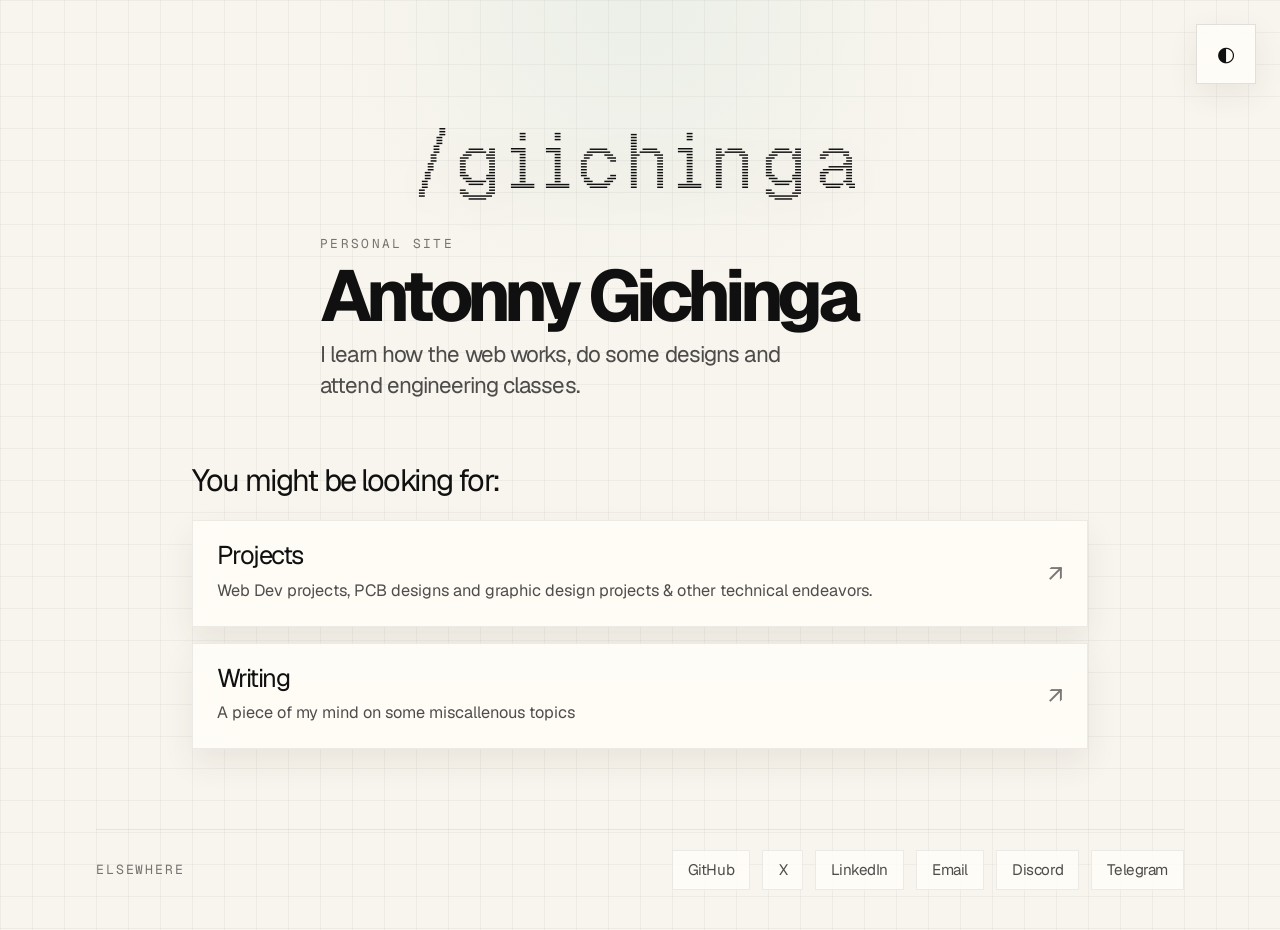
==== index.html @ 772bd232 "created pages for the new portfolio" ====
<!doctype html>
<html lang=en-us data-theme=light>
    <head>
        <meta name=generator content="Hugo 0.160.1">
        <meta charset=utf-8>
        <meta name=viewport content="width=device-width,initial-scale=1">
        <title>Antonny Gichinga</title>
        <meta name=description content="Learning how computers work">
        <meta name=color-scheme content="light dark">
        <link rel=icon href=/favicon.svg type=image/svg+xml>
        <script>
            ( () => {
                const e = localStorage.getItem("theme")
                  , t = e === "dark" ? "dark" : "light";
                document.documentElement.dataset.theme = t
            }
            )()
        </script>
        <link rel="stylesheet" href="../css/main.css" crossorigin="anonymous">
    </head>
    <body class="bg-canvas text-ink antialiased">
        <main class=page-shell>
            <button class=theme-toggle type=button aria-label="Toggle color theme" aria-pressed=false data-theme-toggle>
                <span aria-hidden=true data-theme-icon>◐</span>
            </button>
            <section class=hero>
                <div class=monogram aria-hidden=true data-text=/angxddeep>
                    <span>/giichinga</span>
                </div>
                <div class=intro>
                    <p class=intro-kicker>Personal site</p>
                    <h1>Antonny Gichinga</h1>
                    <p class=intro-copy>I learn how the web works, do some designs and attend engineering classes.</p>
                </div>
            </section>
            <section class=link-stack aria-labelledby=destinations-title>
                <h2 id=destinations-title>You might be looking for:</h2>
                <div class=card-list>
                    <a class="destination-card group" href='/projects/projects.html'>
                    <span class=card-glow aria-hidden=true></span>
                    <div class=card-body>
                        <h3>Projects</h3>
                        <p>Web Dev projects, PCB designs and graphic design projects & other technical endeavors.</p>
                    </div>
                    <span class=card-arrow aria-hidden=true>↗</span>
</a><a class="destination-card group" href='/writing/writing.html'>
<span class=card-glow aria-hidden=true></span>
<div class=card-body>
    <h3>Writing</h3>
    <p>A piece of my mind on some miscallenous topics</p>
</div>
<span class=card-arrow aria-hidden=true>↗</span>
</a></div></section></main>
<footer class=site-footer>
    <div class=footer-inner>
        <p class=footer-label>Elsewhere</p>
        <nav class=footer-nav aria-label="Social links">
            <a class=footer-link href=https://github.com/giichinga target=_blank rel=noreferrer>GitHub</a>
            <a class=footer-link href=https://x.com/krispah_ target=_blank rel=noreferrer>X</a>
            <a class=footer-link href=https://www.linkedin.com/in/antonny-njoroge target=_blank rel=noreferrer>LinkedIn</a>
            <a class=footer-link href=mailto:antonnygichinga@gmail.com>Email</a>
            <a class=footer-link href=http://discord.com/users/@toe_knee97 target=_blank rel=noreferrer>Discord</a>
            <a class=footer-link href=https://t.me/Giichinga target=_blank rel=noreferrer>Telegram</a>
        </nav>
    </div>
</footer>
<script>
    ( () => {
        const e = document.querySelector("[data-theme-toggle]")
          , t = document.documentElement;
        if (!e)
            return;
        const n = e.querySelector("[data-theme-icon]")
          , s = () => {
            const s = t.dataset.theme || "light";
            e.setAttribute("aria-pressed", s === "dark" ? "true" : "false"),
            n && (n.textContent = s === "dark" ? "☼" : "◐")
        }
        ;
        s(),
        e.addEventListener("click", () => {
            const e = t.dataset.theme === "dark" ? "light" : "dark";
            t.dataset.theme = e,
            localStorage.setItem("theme", e),
            s()
        }
        )
    }
    )()
</script>
</body></html>
---- css/main.css ----
/*! tailwindcss v4.3.2 | MIT License | https://tailwindcss.com */
@layer theme {
  :root,
  :host {
    --font-sans:
      "Bricolage Grotesque", "Geist", ui-sans-serif, system-ui, sans-serif;
    --font-mono: "Geist Mono", ui-monospace, monospace;
    --default-font-family: var(--font-sans);
    --default-mono-font-family: var(--font-mono);
  }
}

@layer base {
  *,
  :after,
  :before,
  ::backdrop {
    box-sizing: border-box;
    border: 0 solid;
    margin: 0;
    padding: 0;
  }

  ::file-selector-button {
    box-sizing: border-box;
    border: 0 solid;
    margin: 0;
    padding: 0;
  }

  html,: host {
    -webkit-text-size-adjust: 100%;
    tab-size: 4;
    line-height: 1.5;
    font-family: var(
      --default-font-family,
      ui-sans-serif,
      system-ui,
      sans-serif,
      "Apple Color Emoji",
      "Segoe UI Emoji",
      "Segoe UI Symbol",
      "Noto Color Emoji"
    );
    font-feature-settings: var(--default-font-feature-settings, normal);
    font-variation-settings: var(--default-font-variation-settings, normal);
    -webkit-tap-highlight-color: transparent;
  }

  hr {
    height: 0;
    color: inherit;
    border-top-width: 1px;
  }

  abbr: where([title]) {
    -webkit-text-decoration: underline dotted;
    text-decoration: underline dotted;
  }

  h1,
  h2,
  h3,
  h4,
  h5,
  h6 {
    font-size: inherit;
    font-weight: inherit;
  }

  a {
    color: inherit;
    -webkit-text-decoration: inherit;
    -webkit-text-decoration: inherit;
    -webkit-text-decoration: inherit;
    text-decoration: inherit;
  }

  b,
  strong {
    font-weight: bolder;
  }

  code,
  kbd,
  samp,
  pre {
    font-family: var(
      --default-mono-font-family,
      ui-monospace,
      SFMono-Regular,
      Menlo,
      Monaco,
      Consolas,
      "Liberation Mono",
      "Courier New",
      monospace
    );
    font-feature-settings: var(--default-mono-font-feature-settings, normal);
    font-variation-settings: var(
      --default-mono-font-variation-settings,
      normal
    );
    font-size: 1em;
  }

  small {
    font-size: 80%;
  }

  sub,
  sup {
    vertical-align: baseline;
    font-size: 75%;
    line-height: 0;
    position: relative;
  }

  sub {
    bottom: -0.25em;
  }

  sup {
    top: -0.5em;
  }

  table {
    text-indent: 0;
    border-color: inherit;
    border-collapse: collapse;
  }

  :-moz-focusring {
    outline: auto;
  }

  progress {
    vertical-align: baseline;
  }

  summary {
    display: list-item;
  }

  ol,
  ul,
  menu {
    list-style: none;
  }

  img,
  svg,
  video,
  canvas,
  audio,
  iframe,
  embed,
  object {
    vertical-align: middle;
    display: block;
  }

  img,
  video {
    max-width: 100%;
    height: auto;
  }

  button,
  input,
  select,
  optgroup,
  textarea {
    font: inherit;
    font-feature-settings: inherit;
    font-variation-settings: inherit;
    letter-spacing: inherit;
    color: inherit;
    opacity: 1;
    background-color: #0000;
    border-radius: 0;
  }

  ::file-selector-button {
    font: inherit;
    font-feature-settings: inherit;
    font-variation-settings: inherit;
    letter-spacing: inherit;
    color: inherit;
    opacity: 1;
    background-color: #0000;
    border-radius: 0;
  }

  :where(select: is([multiple],[size])) optgroup {
    font-weight: bolder;
  }

  :where(select: is([multiple],[size])) optgroup option {
    padding-inline-start: 20px;
  }

  ::file-selector-button {
    margin-inline-end: 4px;
  }

  ::placeholder {
    opacity: 1;
  }

  @supports (not ((-webkit-appearance: -apple-pay-button))) or
    (contain-intrinsic-size: 1px) {
    ::placeholder {
      color: currentColor;
    }

    @supports (color: color-mix(in lab, red, red)) {
      ::placeholder {
        color: color-mix(in oklab, currentcolor 50%, transparent);
      }
    }
  }

  textarea {
    resize: vertical;
  }

  ::-webkit-search-decoration {
    -webkit-appearance: none;
  }

  ::-webkit-date-and-time-value {
    min-height: 1lh;
    text-align: inherit;
  }

  ::-webkit-datetime-edit {
    display: inline-flex;
  }

  ::-webkit-datetime-edit-fields-wrapper {
    padding: 0;
  }

  ::-webkit-datetime-edit {
    padding-block: 0;
  }

  ::-webkit-datetime-edit-year-field {
    padding-block: 0;
  }

  ::-webkit-datetime-edit-month-field {
    padding-block: 0;
  }

  ::-webkit-datetime-edit-day-field {
    padding-block: 0;
  }

  ::-webkit-datetime-edit-hour-field {
    padding-block: 0;
  }

  ::-webkit-datetime-edit-minute-field {
    padding-block: 0;
  }

  ::-webkit-datetime-edit-second-field {
    padding-block: 0;
  }

  ::-webkit-datetime-edit-millisecond-field {
    padding-block: 0;
  }

  ::-webkit-datetime-edit-meridiem-field {
    padding-block: 0;
  }

  ::-webkit-calendar-picker-indicator {
    line-height: 1;
  }

  :-moz-ui-invalid {
    box-shadow: none;
  }

  button,input: where([type=button],[type=reset],[type=submit]) {
    appearance: button;
  }

  ::file-selector-button {
    appearance: button;
  }

  ::-webkit-inner-spin-button {
    height: auto;
  }

  ::-webkit-outer-spin-button {
    height: auto;
  }

  [hidden]: where(:not([hidden=until-found])) {
    display: none !important;
  }

  :root {
    --canvas: #f8f5ee;
    --canvas-elevated: #fffdf8f0;
    --canvas-soft: #11111108;
    --border-strong: #1111111f;
    --border-soft: #11111113;
    --grid-line: #1111110a;
    --ambient-glow: #008f780e;
    --selection-bg: #10101024;
    --card-glow-start: #10101012;
    --card-glow-mid: #10101006;
    --card-glow-top: #10101008;
    --ink: #101010;
    --ink-dim: #101010bd;
    --ink-faint: #1010108f;
    --accent: #101010;
    --accent-link: #008f78;
    --shadow-color: #44332114;
  }

  [data-theme="dark"] {
    --canvas: #090909;
    --canvas-elevated: #111111db;
    --canvas-soft: #ffffff0b;
    --border-strong: #ffffff16;
    --border-soft: #ffffff0f;
    --grid-line: #ffffff0d;
    --ambient-glow: #ffffff12;
    --selection-bg: #ffffff2e;
    --card-glow-start: #ffffff0f;
    --card-glow-mid: #ffffff06;
    --card-glow-top: #ffffff08;
    --ink: #f3f3f1;
    --ink-dim: #f3f3f1b8;
    --ink-faint: #f3f3f17a;
    --accent: #fff;
    --accent-link: #8fffe0;
    --shadow-color: #00000047;
  }

  html {
    background:
      linear-gradient(var(--grid-line) 1px, transparent 1px),
      linear-gradient(90deg, var(--grid-line) 1px, transparent 1px),
      radial-gradient(circle at top, var(--ambient-glow), transparent 28%),
      var(--canvas);
    min-height: 100%;
    color: var(--ink);
    font-family: var(--font-sans);
    scroll-behavior: smooth;
    background-size:
      2rem 2rem,
      2rem 2rem,
      auto,
      auto;
  }

  body {
    min-height: 100vh;
    margin: 0;
  }

  a {
    color: inherit;
    text-decoration: none;
  }

  ::selection {
    background: var(--selection-bg);
  }
}

@layer components {
  .bg-canvas {
    background-color: #0000;
  }

  .text-ink {
    color: var(--ink);
  }

  .page-shell {
    width: min(100%, 72rem);
    margin-inline: auto;
    padding: clamp(2rem, 4vw, 3rem) clamp(1.25rem, 4vw, 2rem) 5rem;
    position: relative;
  }

  .theme-toggle {
    z-index: 20;
    border: 1px solid var(--border-strong);
    background: var(--canvas-elevated);
    justify-content: center;
    align-items: center;
    width: 3.75rem;
    height: 3.75rem;
    display: inline-flex;
    position: fixed;
    top: 1.5rem;
    right: 1.5rem;
  }

  @supports (color: color-mix(in lab, red, red)) {
    .theme-toggle {
      background: color-mix(in srgb, var(--canvas-elevated) 92%, transparent);
    }
  }

  .theme-toggle {
    color: var(--ink);
    box-shadow: 0 10px 30px var(--shadow-color);
    -webkit-backdrop-filter: blur(14px);
    backdrop-filter: blur(14px);
    transition:
      transform 0.18s,
      border-color 0.18s,
      background-color 0.18s;
  }

  .theme-toggle:hover {
    border-color: var(--accent);
    transform: translateY(-2px);
  }

  @supports (color: color-mix(in lab, red, red)) {
    .theme-toggle:hover {
      border-color: color-mix(in srgb, var(--accent) 28%, transparent);
    }
  }

  .theme-toggle span {
    font-size: 1.3rem;
    line-height: 1;
  }

  .hero {
    justify-items: center;
    gap: 2rem;
    padding-top: 4.5rem;
    display: grid;
  }

  .monogram {
    max-width: min(100%, 12ch);
    font-family: "Geist Pixel Line", var(--font-sans);
    letter-spacing: 0.08em;
    text-align: center;
    color: var(--accent);
    filter: drop-shadow(0 10px 18px #44332114);
    place-items: center;
    padding: 0.45rem 0.7rem;
    font-size: clamp(2.3rem, 7.2vw, 4.8rem);
    line-height: 0.9;
    display: inline-grid;
    position: relative;
  }

  .monogram:before,
  .monogram:after {
    content: attr(data-text);
    pointer-events: none;
    text-align: center;
    place-items: center;
    display: grid;
    position: absolute;
    inset: 0;
  }

  .monogram:before {
    color: var(--accent);
  }

  @supports (color: color-mix(in lab, red, red)) {
    .monogram:before {
      color: color-mix(in srgb, var(--accent) 74%, transparent);
    }
  }

  .monogram:before {
    opacity: 0;
    transform: translate(-0.12em, 0.08em);
  }

  .monogram:after {
    color: #0000;
    -webkit-text-stroke: 1px #1010101f;
    text-shadow: none;
    opacity: 0;
    transform: translate(0.08em, -0.06em);
  }

  .monogram span {
    z-index: 1;
    color: var(--accent);
    -webkit-text-fill-color: currentColor;
    display: block;
    position: relative;
  }

  [data-theme="dark"] .monogram {
    filter: drop-shadow(0 14px 26px #00000047);
  }

  [data-theme=dark] .monogram: before {
    opacity: 0.34;
  }

  [data-theme=dark] .monogram: after {
    opacity: 0.75;
    text-shadow: 0 0 28px #ffffff2e;
    -webkit-text-stroke-color: var(--accent);
  }

  @supports (color: color-mix(in lab, red, red)) {
    [data-theme="dark"] .monogram:after {
      -webkit-text-stroke-color: color-mix(
        in srgb,
        var(--accent) 34%,
        transparent
      );
    }
  }

  [data-theme="dark"] .monogram span {
    color: var(--accent);
    -webkit-text-fill-color: currentColor;
  }

  .intro {
    text-align: left;
    gap: 0.6rem;
    width: min(100%, 40rem);
    display: grid;
  }

  .intro-kicker {
    color: var(--ink-faint);
    font-family: var(--font-mono);
    letter-spacing: 0.18em;
    text-transform: uppercase;
    margin: 0;
    font-size: 0.8rem;
  }

  .intro h1 {
    letter-spacing: -0.08em;
    margin: 0;
    font-size: clamp(3rem, 8vw, 4.5rem);
    font-weight: 740;
    line-height: 0.94;
  }

  .intro-copy,
  .intro-subcopy {
    letter-spacing: -0.04em;
    max-width: 32rem;
    color: var(--ink-dim);
    margin: 0;
    font-size: clamp(1.05rem, 2vw, 1.4rem);
    line-height: 1.35;
  }

  .intro-subcopy {
    color: var(--ink-faint);
    font-size: 1rem;
  }

  .link-stack {
    width: min(100%, 56rem);
    margin: 4rem auto 0;
  }

  .link-stack h2 {
    letter-spacing: -0.06em;
    margin: 0 0 1.5rem;
    font-size: clamp(1.35rem, 2.4vw, 2rem);
    line-height: 1.05;
  }

  .card-list {
    gap: 1rem;
    display: grid;
  }

  .destination-card {
    border: 1px solid var(--border-soft);
    background: var(--canvas-elevated);
    grid-template-columns: minmax(0, 1fr) auto;
    align-items: center;
    gap: 1rem;
    display: grid;
    position: relative;
    overflow: hidden;
  }

  @supports (color: color-mix(in lab, red, red)) {
    .destination-card {
      background: color-mix(in srgb, var(--canvas-elevated) 94%, transparent);
    }
  }

  .destination-card {
    box-shadow: 0 14px 30px var(--shadow-color);
    -webkit-backdrop-filter: blur(10px);
    backdrop-filter: blur(10px);
    padding: 1.4rem 1.5rem;
    transition:
      transform 0.18s,
      border-color 0.18s,
      background-color 0.18s,
      box-shadow 0.18s;
  }

  .destination-card:hover {
    border-color: var(--border-strong);
    box-shadow: 0 20px 44px var(--shadow-color);
    transform: translateY(-3px);
  }

  .card-glow {
    background:
      linear-gradient(90deg, var(--card-glow-start), var(--card-glow-mid)),
      linear-gradient(180deg, var(--card-glow-top), transparent 70%);
    opacity: 0;
    pointer-events: none;
    transition: opacity 0.18s;
    position: absolute;
    inset: 0;
  }

  .destination-card:hover .card-glow {
    opacity: 1;
  }

  .card-body {
    z-index: 1;
    gap: 0.55rem;
    display: grid;
    position: relative;
  }

  .card-body h3 {
    letter-spacing: -0.06em;
    margin: 0;
    font-size: clamp(1.35rem, 2vw, 1.8rem);
    line-height: 1;
  }

  .card-body p {
    max-width: 48rem;
    color: var(--ink-dim);
    margin: 0;
    font-size: 1.02rem;
    line-height: 1.55;
  }

  .card-arrow {
    z-index: 1;
    color: var(--ink-faint);
    font-size: 1.5rem;
    transition:
      transform 0.18s,
      color 0.18s;
    position: relative;
  }

  .destination-card:hover .card-arrow {
    color: var(--ink);
    transform: translate(0.2rem, -0.2rem);
  }

  .page-detail {
    width: min(100%, 56rem);
    margin: 0 auto;
    padding-top: 5rem;
  }

  .page-back {
    color: var(--ink-faint);
    font-family: var(--font-mono);
    letter-spacing: -0.04em;
    align-items: center;
    gap: 0.5rem;
    margin-bottom: 2rem;
    font-size: 0.9rem;
    transition:
      color 0.18s,
      transform 0.18s;
    display: inline-flex;
  }

  .page-back:hover {
    color: var(--ink);
    transform: translate(-0.15rem);
  }

  .detail-header {
    gap: 0.8rem;
    margin-bottom: 2rem;
    display: grid;
  }

  .detail-kicker {
    color: var(--ink-faint);
    font-family: var(--font-mono);
    letter-spacing: 0.16em;
    text-transform: uppercase;
    margin: 0;
    font-size: 0.82rem;
  }

  .detail-header h1 {
    letter-spacing: -0.08em;
    margin: 0;
    font-size: clamp(2.8rem, 7vw, 4.25rem);
    font-weight: 740;
    line-height: 0.95;
  }

  .detail-summary {
    max-width: 48rem;
    color: var(--ink-dim);
    margin: 0;
    font-size: clamp(1rem, 2vw, 1.2rem);
    line-height: 1.5;
  }

  .article-copy {
    color: var(--ink-dim);
    letter-spacing: -0.015em;
    gap: 1.35rem;
    font-size: clamp(1.08rem, 1.6vw, 1.18rem);
    font-weight: 520;
    line-height: 1.78;
    display: grid;
  }

  .writing-intro {
    border-bottom: 1px solid var(--border-soft);
    margin-bottom: 2.75rem;
    padding-bottom: 2.5rem;
  }

  .article-copy h2,
  .article-copy h3 {
    color: var(--ink);
    letter-spacing: -0.05em;
    margin: 1.4rem 0 0.1rem;
    font-weight: 760;
    line-height: 1.1;
  }

  .article-copy h2 {
    font-size: clamp(1.85rem, 3vw, 2.35rem);
  }

  .article-copy h3 {
    font-size: clamp(1.35rem, 2.2vw, 1.7rem);
  }

  .article-copy p,
  .article-copy ul,
  .article-copy ol,
  .article-copy blockquote {
    margin: 0;
  }

  .article-copy p {
    max-width: 68ch;
  }

  .article-copy ul {
    gap: 0.7rem;
    max-width: 68ch;
    padding-left: 0;
    list-style: none;
    display: grid;
  }

  .article-copy ol {
    gap: 0.7rem;
    max-width: 68ch;
    padding-left: 1.55rem;
    display: grid;
  }

  .article-copy li {
    position: relative;
  }

  .article-copy ul li {
    padding-left: 1.35rem;
  }

  .article-copy ul li: before {
    content: "";
    border: 1px solid var(--accent-link);
    background: var(--accent-link);
    width: 0.42rem;
    height: 0.42rem;
    position: absolute;
    top: 0.82em;
    left: 0;
  }

  @supports (color: color-mix(in lab, red, red)) {
    .article-copy ul li:before {
      background: color-mix(in srgb, var(--accent-link) 28%, transparent);
    }
  }

  .article-copy strong {
    color: var(--ink);
    font-weight: 760;
  }

  .article-copy a {
    color: var(--accent-link);
    text-underline-offset: 0.18em;
    text-decoration-line: underline;
    text-decoration-thickness: 0.08em;
    -webkit-text-decoration-color: var(--accent-link);
    -webkit-text-decoration-color: var(--accent-link);
    text-decoration-color: var(--accent-link);
    font-weight: 700;
    position: relative;
  }

  @supports (color: color-mix(in lab, red, red)) {
    .article-copy a {
      -webkit-text-decoration-color: color-mix(
        in srgb,
        var(--accent-link) 42%,
        transparent
      );
      -webkit-text-decoration-color: color-mix(
        in srgb,
        var(--accent-link) 42%,
        transparent
      );
      text-decoration-color: color-mix(
        in srgb,
        var(--accent-link) 42%,
        transparent
      );
    }
  }

  .article-copy a {
    transition:
      color 0.15s,
      text-decoration-color 0.15s,
      background-color 0.15s;
  }

  .article-copy a: hover {
    color: var(--ink);
    background: var(--accent-link);
  }

  @supports (color: color-mix(in lab, red, red)) {
    .article-copy a:hover {
      background: color-mix(in srgb, var(--accent-link) 18%, transparent);
    }
  }

  .article-copy a: hover {
    -webkit-text-decoration-color: var(--accent-link);
    -webkit-text-decoration-color: var(--accent-link);
    text-decoration-color: var(--accent-link);
  }

  .article-copy blockquote {
    border-left: 2px solid var(--accent-link);
    max-width: 66ch;
    color: var(--ink);
    padding: 0.15rem 0 0.15rem 1.1rem;
    font-size: 1.05em;
  }

  .article-copy code {
    border: 1px solid var(--border-soft);
    background: var(--canvas-soft);
    color: var(--ink);
    font-family: var(--font-mono);
    padding: 0.08rem 0.32rem;
    font-size: 0.9em;
  }

  .article-copy hr {
    background: var(--border-soft);
    border: 0;
    width: 100%;
    height: 1px;
  }

  .project-board {
    margin-top: 1.5rem;
  }

  .project-board-title {
    letter-spacing: -0.06em;
    margin: 0 0 1rem;
    font-size: clamp(1.35rem, 2.4vw, 1.9rem);
    line-height: 1.05;
  }

  .project-list {
    gap: 1rem;
    display: grid;
  }

  .project-card {
    border: 1px solid var(--border-soft);
    background: var(--canvas-elevated);
    grid-template-columns: minmax(0, 1fr) auto;
    align-items: center;
    gap: 1rem;
    display: grid;
  }

  @supports (color: color-mix(in lab, red, red)) {
    .project-card {
      background: color-mix(in srgb, var(--canvas-elevated) 94%, transparent);
    }
  }

  .project-card {
    box-shadow: 0 14px 30px var(--shadow-color);
    -webkit-backdrop-filter: blur(10px);
    backdrop-filter: blur(10px);
    padding: 1.25rem 1.4rem;
    transition:
      transform 0.18s,
      border-color 0.18s,
      color 0.18s,
      box-shadow 0.18s;
  }

  .project-card:hover {
    border-color: var(--border-strong);
    box-shadow: 0 20px 44px var(--shadow-color);
    transform: translateY(-2px);
  }

  .project-card-copy {
    gap: 0.45rem;
    display: grid;
  }

  .project-card-copy h3 {
    letter-spacing: -0.05em;
    color: var(--ink);
    margin: 0;
    font-size: clamp(1.2rem, 2vw, 1.5rem);
    line-height: 1;
  }

  .project-card-copy p {
    color: var(--ink-dim);
    margin: 0;
    line-height: 1.55;
  }

  .project-card-arrow {
    color: var(--ink-faint);
    font-size: 1.4rem;
    transition:
      transform 0.18s,
      color 0.18s;
  }

  .project-card:hover .project-card-arrow {
    color: var(--ink);
    transform: translate(0.18rem, -0.18rem);
  }

  .post-date {
    color: var(--ink-faint);
    font-family: var(--font-mono);
    letter-spacing: 0.12em;
    text-transform: uppercase;
    margin-top: 0.1rem;
    font-size: 0.76rem;
    display: block;
  }

  .site-footer {
    width: min(100%, 72rem);
    margin: 0 auto;
    padding: 0 clamp(1.25rem, 4vw, 2rem) 2.5rem;
  }

  .footer-inner {
    border-top: 1px solid var(--border-soft);
    justify-content: space-between;
    align-items: center;
    gap: 1rem;
    padding-top: 1.25rem;
    display: flex;
  }

  .footer-label {
    color: var(--ink-faint);
    font-family: var(--font-mono);
    letter-spacing: 0.14em;
    text-transform: uppercase;
    margin: 0;
    font-size: 0.82rem;
  }

  .footer-nav {
    flex-wrap: wrap;
    justify-content: flex-end;
    gap: 0.75rem;
    display: flex;
  }

  .footer-link {
    border: 1px solid var(--border-soft);
    background: var(--canvas-elevated);
    align-items: center;
    min-height: 2.5rem;
    padding: 0 0.95rem;
    display: inline-flex;
  }

  @supports (color: color-mix(in lab, red, red)) {
    .footer-link {
      background: color-mix(in srgb, var(--canvas-elevated) 92%, transparent);
    }
  }

  .footer-link {
    color: var(--ink-dim);
    letter-spacing: -0.03em;
    font-size: 0.95rem;
    transition:
      transform 0.18s,
      border-color 0.18s,
      color 0.18s,
      background-color 0.18s;
  }

  .footer-link:hover {
    border-color: var(--border-strong);
    color: var(--ink);
    transform: translateY(-2px);
  }

  .footer-static {
    cursor: default;
  }

  .footer-static:hover {
    border-color: var(--border-soft);
    color: var(--ink-dim);
    transform: none;
  }
}

@layer utilities {
  .static {
    position: static;
  }

  .block {
    display: block;
  }

  .table {
    display: table;
  }

  .antialiased {
    -webkit-font-smoothing: antialiased;
    -moz-osx-font-smoothing: grayscale;
  }
}

@font-face {
  font-family: Geist;
  src: url(/fonts/GeistVariable.woff2) format("woff2");
  font-display: swap;
  font-weight: 100 900;
}

@font-face {
  font-family: Geist Mono;
  src: url(/fonts/GeistMonoVariable.woff2) format("woff2");
  font-display: swap;
  font-weight: 100 900;
}

@font-face {
  font-family: Geist Pixel Line;
  src: url(/fonts/GeistPixelLine.woff2) format("woff2");
  font-display: swap;
}

@media (max-width: 640px) {
  .theme-toggle {
    width: 3.2rem;
    height: 3.2rem;
    top: 1rem;
    right: 1rem;
  }

  .hero {
    justify-items: start;
    padding-top: 5rem;
  }

  .monogram {
    letter-spacing: 0.05em;
    max-width: 100%;
    padding-inline: 0;
    font-size: clamp(1.85rem, 12vw, 3rem);
  }

  .link-stack {
    margin-top: 3rem;
  }

  .destination-card {
    grid-template-columns: 1fr;
    padding: 1.25rem;
  }

  .card-arrow {
    display: none;
  }

  .project-card {
    grid-template-columns: 1fr;
  }

  .project-card-arrow {
    display: none;
  }

  .article-copy {
    gap: 1.1rem;
    line-height: 1.68;
  }

  .article-copy ul li {
    padding-left: 1.1rem;
  }

  .footer-inner {
    flex-direction: column;
    align-items: flex-start;
  }

  .footer-nav {
    justify-content: flex-start;
  }
}
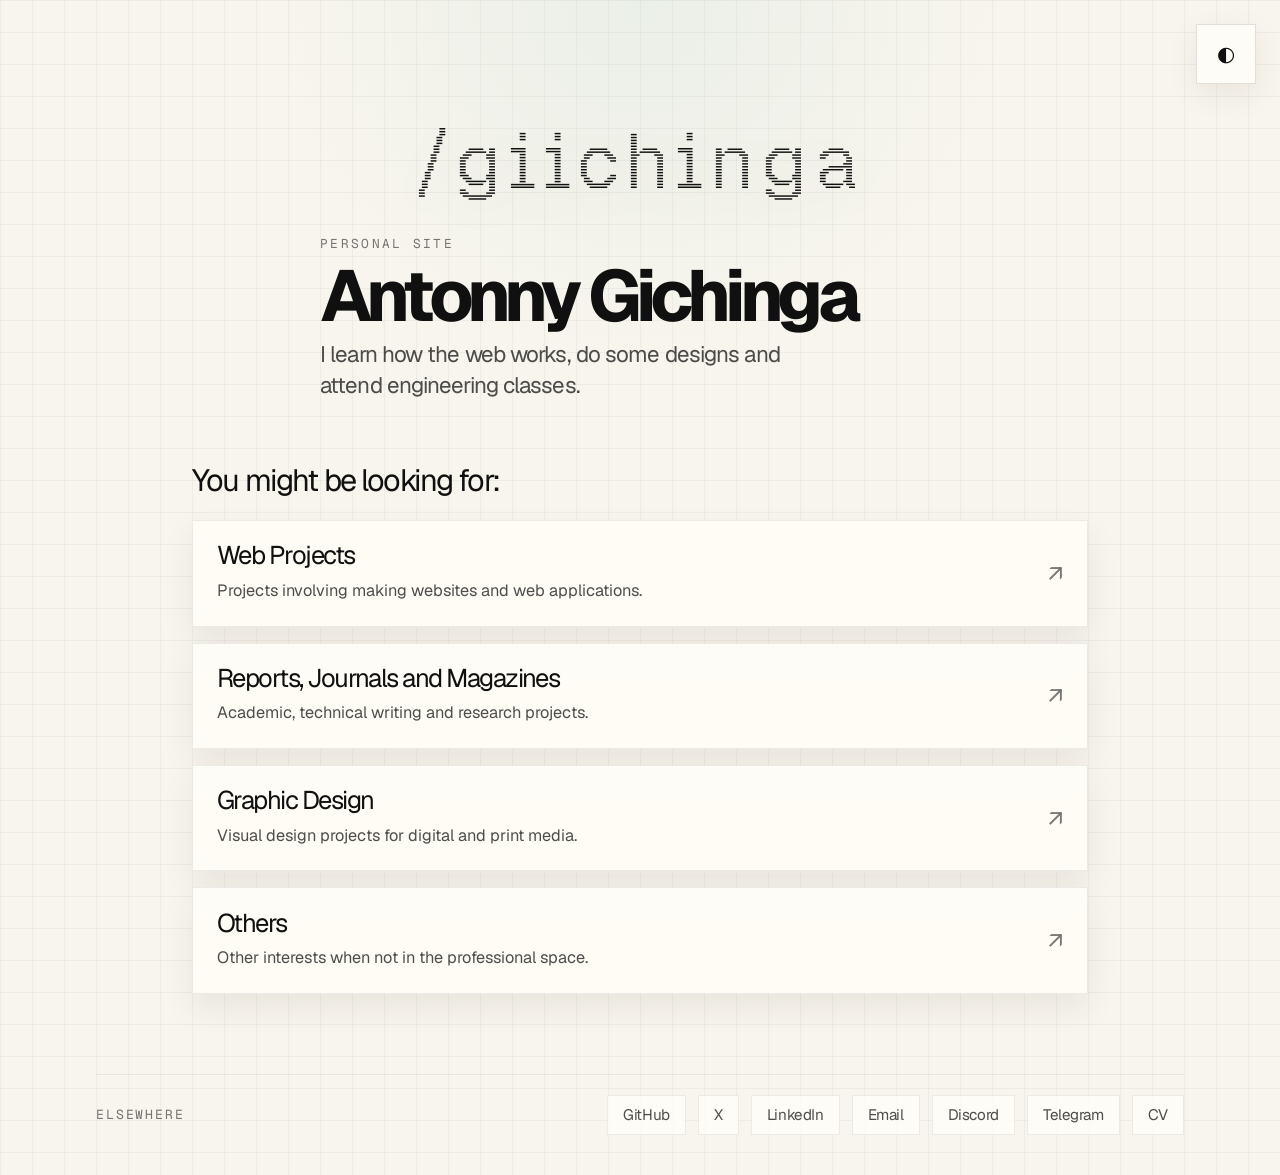
==== commit a81b1da3: "added web projects" ====
--- a/index.html
+++ b/index.html
@@ -1,91 +1,119 @@
 <!doctype html>
 <html lang=en-us data-theme=light>
-    <head>
-        <meta name=generator content="Hugo 0.160.1">
-        <meta charset=utf-8>
-        <meta name=viewport content="width=device-width,initial-scale=1">
-        <title>Antonny Gichinga</title>
-        <meta name=description content="Learning how computers work">
-        <meta name=color-scheme content="light dark">
-        <link rel=icon href=/favicon.svg type=image/svg+xml>
-        <script>
-            ( () => {
-                const e = localStorage.getItem("theme")
-                  , t = e === "dark" ? "dark" : "light";
-                document.documentElement.dataset.theme = t
+
+<head>
+    <meta name=generator content="Hugo 0.160.1">
+    <meta charset=utf-8>
+    <meta name=viewport content="width=device-width,initial-scale=1">
+    <title>Antonny Gichinga</title>
+    <meta name=description content="Learning how computers work">
+    <meta name=color-scheme content="light dark">
+    <link rel=icon href=/favicon.svg type=image/svg+xml>
+    <script>
+        (() => {
+            const e = localStorage.getItem("theme")
+                , t = e === "dark" ? "dark" : "light";
+            document.documentElement.dataset.theme = t
+        }
+        )()
+    </script>
+    <link rel="stylesheet" href="css/main.css" crossorigin="anonymous">
+</head>
+
+<body class="bg-canvas text-ink antialiased">
+    <main class=page-shell>
+        <button class=theme-toggle type=button aria-label="Toggle color theme" aria-pressed=false data-theme-toggle>
+            <span aria-hidden=true data-theme-icon>◐</span>
+        </button>
+        <section class=hero>
+            <div class=monogram aria-hidden=true data-text=/angxddeep>
+                <span>/giichinga</span>
+            </div>
+            <div class=intro>
+                <p class=intro-kicker>Personal site</p>
+                <h1>Antonny Gichinga</h1>
+                <p class=intro-copy>I learn how the web works, do some designs and attend engineering classes.</p>
+            </div>
+        </section>
+
+        <section class=link-stack aria-labelledby=destinations-title>
+            <h2 id=destinations-title>You might be looking for:</h2>
+            <div class=card-list>
+                <a class="destination-card group" href='projects/projects.html'>
+                    <span class=card-glow aria-hidden=true></span>
+                    <div class=card-body>
+                        <h3>Web Projects</h3>
+                        <p>Projects involving making websites and web applications.</p>
+                    </div>
+                    <span class=card-arrow aria-hidden=true>↗</span>
+                </a>
+                <a class="destination-card group" href='projects/projects.html'>
+                    <span class=card-glow aria-hidden=true></span>
+                    <div class=card-body>
+                        <h3>Reports, Journals and Magazines</h3>
+                        <p>Academic, technical writing and research projects.</p>
+                    </div>
+                    <span class=card-arrow aria-hidden=true>↗</span>
+                </a>
+                <a class="destination-card group" href='projects/projects.html'>
+                    <span class=card-glow aria-hidden=true></span>
+                    <div class=card-body>
+                        <h3>Graphic Design</h3>
+                        <p>Visual design projects for digital and print media.</p>
+                    </div>
+                    <span class=card-arrow aria-hidden=true>↗</span>
+                </a>
+
+                <a class="destination-card group" href='writing/writing.html'>
+                    <span class=card-glow aria-hidden=true></span>
+                    <div class=card-body>
+                        <h3>Others</h3>
+                        <p>Other interests when not in the professional space.</p>
+                    </div>
+                    <span class=card-arrow aria-hidden=true>↗</span>
+                </a>
+            </div>
+        </section>
+    </main>
+    <footer class=site-footer>
+        <div class=footer-inner>
+            <p class=footer-label>Elsewhere</p>
+            <nav class=footer-nav aria-label="Social links">
+                <a class=footer-link href=https://github.com/giichinga target=_blank rel=noreferrer>GitHub</a>
+                <a class=footer-link href=https://x.com/krispah_ target=_blank rel=noreferrer>X</a>
+                <a class=footer-link href=https://www.linkedin.com/in/antonny-njoroge target=_blank
+                    rel=noreferrer>LinkedIn</a>
+                <a class=footer-link href=mailto:antonnygichinga@gmail.com>Email</a>
+                <a class=footer-link href=http://discord.com/users/@toe_knee97 target=_blank rel=noreferrer>Discord</a>
+                <a class=footer-link href=https://t.me/Giichinga target=_blank rel=noreferrer>Telegram</a>
+                <a class=footer-link href="./assets/CV.pdf" target=_blank rel=noreferrer>CV</a>
+            </nav>
+        </div>
+    </footer>
+    <script>
+            (() => {
+                const e = document.querySelector("[data-theme-toggle]")
+                    , t = document.documentElement;
+                if (!e)
+                    return;
+                const n = e.querySelector("[data-theme-icon]")
+                    , s = () => {
+                        const s = t.dataset.theme || "light";
+                        e.setAttribute("aria-pressed", s === "dark" ? "true" : "false"),
+                            n && (n.textContent = s === "dark" ? "☼" : "◐")
+                    }
+                    ;
+                s(),
+                    e.addEventListener("click", () => {
+                        const e = t.dataset.theme === "dark" ? "light" : "dark";
+                        t.dataset.theme = e,
+                            localStorage.setItem("theme", e),
+                            s()
+                    }
+                    )
             }
             )()
-        </script>
-        <link rel="stylesheet" href="../css/main.css" crossorigin="anonymous">
-    </head>
-    <body class="bg-canvas text-ink antialiased">
-        <main class=page-shell>
-            <button class=theme-toggle type=button aria-label="Toggle color theme" aria-pressed=false data-theme-toggle>
-                <span aria-hidden=true data-theme-icon>◐</span>
-            </button>
-            <section class=hero>
-                <div class=monogram aria-hidden=true data-text=/angxddeep>
-                    <span>/giichinga</span>
-                </div>
-                <div class=intro>
-                    <p class=intro-kicker>Personal site</p>
-                    <h1>Antonny Gichinga</h1>
-                    <p class=intro-copy>I learn how the web works, do some designs and attend engineering classes.</p>
-                </div>
-            </section>
-            <section class=link-stack aria-labelledby=destinations-title>
-                <h2 id=destinations-title>You might be looking for:</h2>
-                <div class=card-list>
-                    <a class="destination-card group" href='/projects/projects.html'>
-                    <span class=card-glow aria-hidden=true></span>
-                    <div class=card-body>
-                        <h3>Projects</h3>
-                        <p>Web Dev projects, PCB designs and graphic design projects & other technical endeavors.</p>
-                    </div>
-                    <span class=card-arrow aria-hidden=true>↗</span>
-</a><a class="destination-card group" href='/writing/writing.html'>
-<span class=card-glow aria-hidden=true></span>
-<div class=card-body>
-    <h3>Writing</h3>
-    <p>A piece of my mind on some miscallenous topics</p>
-</div>
-<span class=card-arrow aria-hidden=true>↗</span>
-</a></div></section></main>
-<footer class=site-footer>
-    <div class=footer-inner>
-        <p class=footer-label>Elsewhere</p>
-        <nav class=footer-nav aria-label="Social links">
-            <a class=footer-link href=https://github.com/giichinga target=_blank rel=noreferrer>GitHub</a>
-            <a class=footer-link href=https://x.com/krispah_ target=_blank rel=noreferrer>X</a>
-            <a class=footer-link href=https://www.linkedin.com/in/antonny-njoroge target=_blank rel=noreferrer>LinkedIn</a>
-            <a class=footer-link href=mailto:antonnygichinga@gmail.com>Email</a>
-            <a class=footer-link href=http://discord.com/users/@toe_knee97 target=_blank rel=noreferrer>Discord</a>
-            <a class=footer-link href=https://t.me/Giichinga target=_blank rel=noreferrer>Telegram</a>
-        </nav>
-    </div>
-</footer>
-<script>
-    ( () => {
-        const e = document.querySelector("[data-theme-toggle]")
-          , t = document.documentElement;
-        if (!e)
-            return;
-        const n = e.querySelector("[data-theme-icon]")
-          , s = () => {
-            const s = t.dataset.theme || "light";
-            e.setAttribute("aria-pressed", s === "dark" ? "true" : "false"),
-            n && (n.textContent = s === "dark" ? "☼" : "◐")
-        }
-        ;
-        s(),
-        e.addEventListener("click", () => {
-            const e = t.dataset.theme === "dark" ? "light" : "dark";
-            t.dataset.theme = e,
-            localStorage.setItem("theme", e),
-            s()
-        }
-        )
-    }
-    )()
-</script>
-</body></html>
+    </script>
+</body>
+
+</html>
--- a/css/main.css
+++ b/css/main.css
@@ -822,7 +822,7 @@
     font-weight: 760;
   }
 
-  .article-copy a {
+  .article-copy a, .article-copy-link {
     color: var(--accent-link);
     text-underline-offset: 0.18em;
     text-decoration-line: underline;
@@ -956,12 +956,46 @@
     display: grid;
   }
 
+  .project-card-copy div {
+    display: none;
+    border-radius: 3px;
+
+    padding: 5px 10px;
+    position: absolute;
+    right: 6px;
+    top: 6px;
+    color: var(--ink-faint);
+    font-family: var(--font-mono);
+    letter-spacing: 0.12em;
+    text-transform: uppercase;
+    margin: 0;
+    font-size: 0.7rem;
+  }
+
   .project-card-copy h3 {
     letter-spacing: -0.05em;
-    color: var(--ink);
     margin: 0;
     font-size: clamp(1.2rem, 2vw, 1.5rem);
     line-height: 1;
+  }
+  .watuwise {
+    color: #003e95;
+  }
+
+  .mycar {
+    color: #c33f18;
+  }
+
+  .aqualite {
+    color: #01e4fd;
+  }
+
+  .scentstory {
+    color: #f014d2
+  }
+
+  .madristars {
+    color:#2a71d5
   }
 
   .project-card-copy p {
@@ -1088,21 +1122,21 @@
 
 @font-face {
   font-family: Geist;
-  src: url(/fonts/GeistVariable.woff2) format("woff2");
+  src: url(../fonts/GeistVariable.woff2) format("woff2");
   font-display: swap;
   font-weight: 100 900;
 }
 
 @font-face {
   font-family: Geist Mono;
-  src: url(/fonts/GeistMonoVariable.woff2) format("woff2");
+  src: url(../fonts/GeistMonoVariable.woff2) format("woff2");
   font-display: swap;
   font-weight: 100 900;
 }
 
 @font-face {
   font-family: Geist Pixel Line;
-  src: url(/fonts/GeistPixelLine.woff2) format("woff2");
+  src: url(../fonts/GeistPixelLine.woff2) format("woff2");
   font-display: swap;
 }
 
@@ -1165,3 +1199,97 @@
     justify-content: flex-start;
   }
 }
+
+ .article-copy pre {
+                background: var(--canvas-soft);
+                border: 1px solid var(--border-soft);
+                padding: 1rem 1.1rem;
+                overflow-x: auto;
+                border-radius: 4px;
+                margin-right: 4rem;
+            }
+            .article-copy pre code {
+                border: 0;
+                background: transparent;
+                padding: 0;
+                font-size: 0.88em;
+                line-height: 1.55;
+                white-space: pre;
+            }
+            .screenshot-slot {
+                border: 2px dashed #71797e;
+                background: #d13b3b0d;
+                padding: 1.1rem;              
+                border-radius: 4px;
+                width: fit-content;
+                
+            }
+
+            .screenshot-slot img {
+                max-width: 100%;
+                height: auto;
+                display: block;
+                margin: 0 auto;
+            }
+
+
+            .bug-table {
+                width: 100%;
+                max-width: 68ch;
+                border-collapse: collapse;
+                margin: 0.5rem 0 1.5rem;
+                font-size: 0.95rem;
+            }
+            .bug-table th,
+            .bug-table td {
+                border: 1px solid var(--border-soft);
+                padding: 0.55rem 0.7rem;
+                text-align: left;
+                vertical-align: top;
+                line-height: 1.45;
+            }
+            .bug-table th {
+                background: var(--canvas-soft);
+                color: var(--ink);
+                font-weight: 700;
+            }
+            .status-pill {
+                display: inline-block;
+                font-family: var(--font-mono);
+                font-size: 0.72rem;
+                letter-spacing: 0.08em;
+                text-transform: uppercase;
+                padding: 0.22rem 0.6rem;
+                border-radius: 999px;
+                border: 1px solid var(--border-strong);
+                margin-left: 0.5rem;
+                vertical-align: middle;
+            }
+            .status-done {
+                color: #008f78;
+                border-color: #008f7855;
+                background: #008f780d;
+            }
+            .status-pending {
+                color: #b8860b;
+                border-color: #b8860b55;
+                background: #b8860b0d;
+            }
+
+            .screenshot-caption {
+                font-size: 0.85rem;
+                color: var(--ink-faint);
+                text-align: center;
+                margin-top: 0.4rem;
+                display: block;
+                margin: auto;
+                font-style: italic;
+                
+            }
+
+            @media (max-width: 1000px) {
+  .article-copy pre {
+    margin-right: 0;
+  }
+  
+}
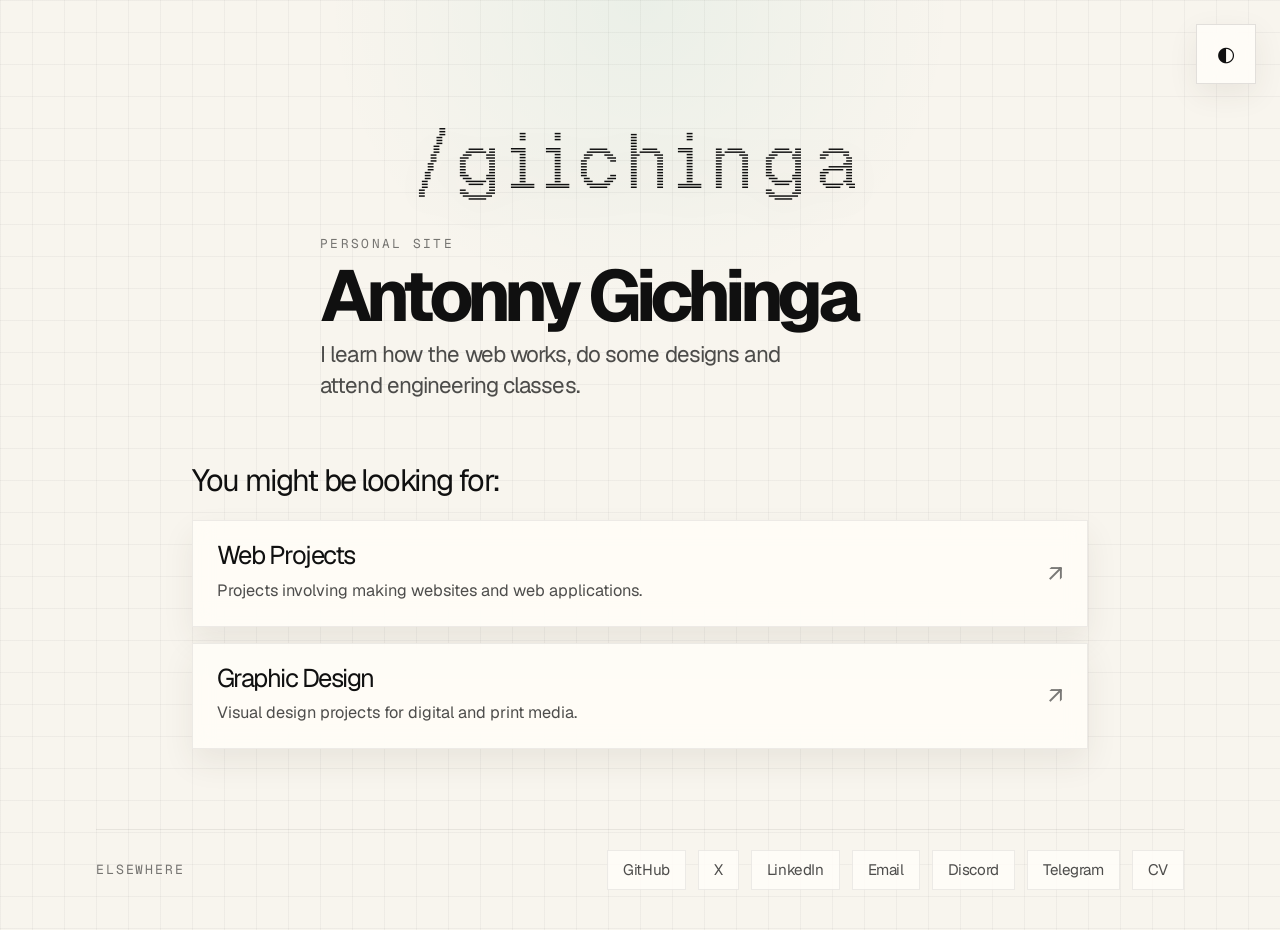
==== commit cf382dec: "added tech stack for individual projects" ====
--- a/index.html
+++ b/index.html
@@ -39,7 +39,7 @@
         <section class=link-stack aria-labelledby=destinations-title>
             <h2 id=destinations-title>You might be looking for:</h2>
             <div class=card-list>
-                <a class="destination-card group" href='projects/projects.html'>
+                <a class="destination-card group" href='projects.html'>
                     <span class=card-glow aria-hidden=true></span>
                     <div class=card-body>
                         <h3>Web Projects</h3>
@@ -47,15 +47,15 @@
                     </div>
                     <span class=card-arrow aria-hidden=true>↗</span>
                 </a>
-                <a class="destination-card group" href='projects/projects.html'>
+                <!-- <a class="destination-card group" href='projects/projects.html'>
                     <span class=card-glow aria-hidden=true></span>
                     <div class=card-body>
                         <h3>Reports, Journals and Magazines</h3>
                         <p>Academic, technical writing and research projects.</p>
                     </div>
                     <span class=card-arrow aria-hidden=true>↗</span>
-                </a>
-                <a class="destination-card group" href='projects/projects.html'>
+                </a> -->
+                <a class="destination-card group" href='designs.html'>
                     <span class=card-glow aria-hidden=true></span>
                     <div class=card-body>
                         <h3>Graphic Design</h3>
@@ -64,14 +64,14 @@
                     <span class=card-arrow aria-hidden=true>↗</span>
                 </a>
 
-                <a class="destination-card group" href='writing/writing.html'>
+                <!-- <a class="destination-card group" href='writing/writing.html'>
                     <span class=card-glow aria-hidden=true></span>
                     <div class=card-body>
                         <h3>Others</h3>
                         <p>Other interests when not in the professional space.</p>
                     </div>
                     <span class=card-arrow aria-hidden=true>↗</span>
-                </a>
+                </a> -->
             </div>
         </section>
     </main>
--- a/css/main.css
+++ b/css/main.css
@@ -1017,6 +1017,203 @@
     transform: translate(0.18rem, -0.18rem);
   }
 
+  .graphic-detail {
+    width: min(100%, 70rem);
+  }
+
+  .design-section {
+    margin-top: clamp(2.5rem, 6vw, 4rem);
+  }
+
+  .design-section-heading {
+    margin-bottom: 1.25rem;
+  }
+
+  .design-section-heading p {
+    color: var(--ink-faint);
+    margin: 0.55rem 0 0;
+  }
+
+  .poster-grid {
+    grid-template-columns: repeat(2, minmax(0, 1fr));
+    align-items: start;
+    gap: clamp(1rem, 2.5vw, 1.75rem);
+    display: grid;
+  }
+
+  .poster-card {
+    border: 1px solid var(--border-soft);
+    background: var(--canvas-elevated);
+    box-shadow: 0 14px 30px var(--shadow-color);
+    padding: clamp(0.5rem, 1.5vw, 0.9rem);
+  }
+
+  .poster-preview {
+    background: var(--canvas-soft);
+    display: block;
+    overflow: hidden;
+  }
+
+  .poster-preview img {
+    width: 100%;
+    height: auto;
+    transition: transform 0.25s;
+  }
+
+  .poster-preview:hover img {
+    transform: scale(1.015);
+  }
+
+  .poster-card figcaption {
+    color: var(--ink-dim);
+    padding: 0.85rem 0.25rem 0.25rem;
+    font-size: 0.95rem;
+  }
+
+  .print-grid {
+    grid-template-columns: repeat(2, minmax(0, 1fr));
+    gap: 1rem;
+    display: grid;
+  }
+
+  .print-card {
+    border: 1px solid var(--border-soft);
+    background: var(--canvas-elevated);
+    box-shadow: 0 14px 30px var(--shadow-color);
+    min-height: 10rem;
+    padding: 1.25rem 1.4rem;
+    display: flex;
+    flex-direction: column;
+    align-items: flex-start;
+    justify-content: space-between;
+    gap: 1rem;
+    transition:
+      transform 0.18s,
+      border-color 0.18s,
+      box-shadow 0.18s;
+  }
+
+  .print-card:hover {
+    border-color: var(--border-strong);
+    box-shadow: 0 20px 44px var(--shadow-color);
+    transform: translateY(-2px);
+  }
+
+  .print-card-type {
+    color: var(--ink-faint);
+    font-family: var(--font-mono);
+    font-size: 0.75rem;
+    letter-spacing: 0.1em;
+    text-transform: uppercase;
+  }
+
+  .print-card-title {
+    letter-spacing: -0.05em;
+    font-size: clamp(1.2rem, 2vw, 1.5rem);
+    line-height: 1.1;
+  }
+
+  .project-card-description {
+    color: var(--ink-dim);
+    line-height: 1.55;
+  }
+
+  .tech-stack {
+    flex-wrap: wrap;
+    gap: 0.45rem;
+    margin: 0;
+    padding: 0;
+    display: flex;
+  }
+
+  .tech-pill {
+    --tech-color: var(--ink-faint);
+
+    border: 1px solid var(--tech-color);
+    background: var(--canvas-soft);
+    border-radius: 999px;
+    align-items: center;
+    gap: 0.4rem;
+    padding: 0.35rem 0.65rem;
+    color: var(--ink-dim);
+    font-size: 0.78rem;
+    font-weight: 600;
+    line-height: 1;
+    white-space: nowrap;
+    display: inline-flex;
+  }
+
+  @supports (color: color-mix(in srgb, red, transparent)) {
+    .tech-pill {
+      border-color: color-mix(in srgb, var(--tech-color) 38%, transparent);
+      background: color-mix(in srgb, var(--tech-color) 12%, var(--canvas-elevated));
+    }
+  }
+
+  .tech-pill img {
+    width: 0.95rem;
+    height: 0.95rem;
+    flex: none;
+  }
+
+  .tech-vue {
+    --tech-color: #42b883;
+  }
+
+  .tech-tailwind {
+    --tech-color: #06b6d4;
+  }
+
+  .tech-react {
+    --tech-color: #61dafb;
+  }
+
+  .tech-express {
+    --tech-color: #6b7280;
+  }
+
+  .tech-nginx {
+    --tech-color: #009639;
+  }
+
+  .tech-next {
+    --tech-color: #111111;
+  }
+
+  .tech-postgresql {
+    --tech-color: #4169e1;
+  }
+
+  .tech-wordpress {
+    --tech-color: #21759b;
+  }
+
+  .tech-woocommerce {
+    --tech-color: #96588a;
+  }
+
+  .tech-php {
+    --tech-color: #777bb4;
+  }
+
+  .tech-jquery {
+    --tech-color: #0769ad;
+  }
+
+  .tech-bootstrap {
+    --tech-color: #7952b3;
+  }
+
+  [data-theme="dark"] .tech-next img,
+  [data-theme="dark"] .tech-express img {
+    filter: invert(1);
+  }
+
+  .print-card-link {
+    color: var(--ink-dim);
+    font-size: 0.9rem;
+  }
+
   .post-date {
     color: var(--ink-faint);
     font-family: var(--font-mono);
@@ -1179,6 +1376,11 @@
 
   .project-card-arrow {
     display: none;
+  }
+
+  .poster-grid,
+  .print-grid {
+    grid-template-columns: 1fr;
   }
 
   .article-copy {
